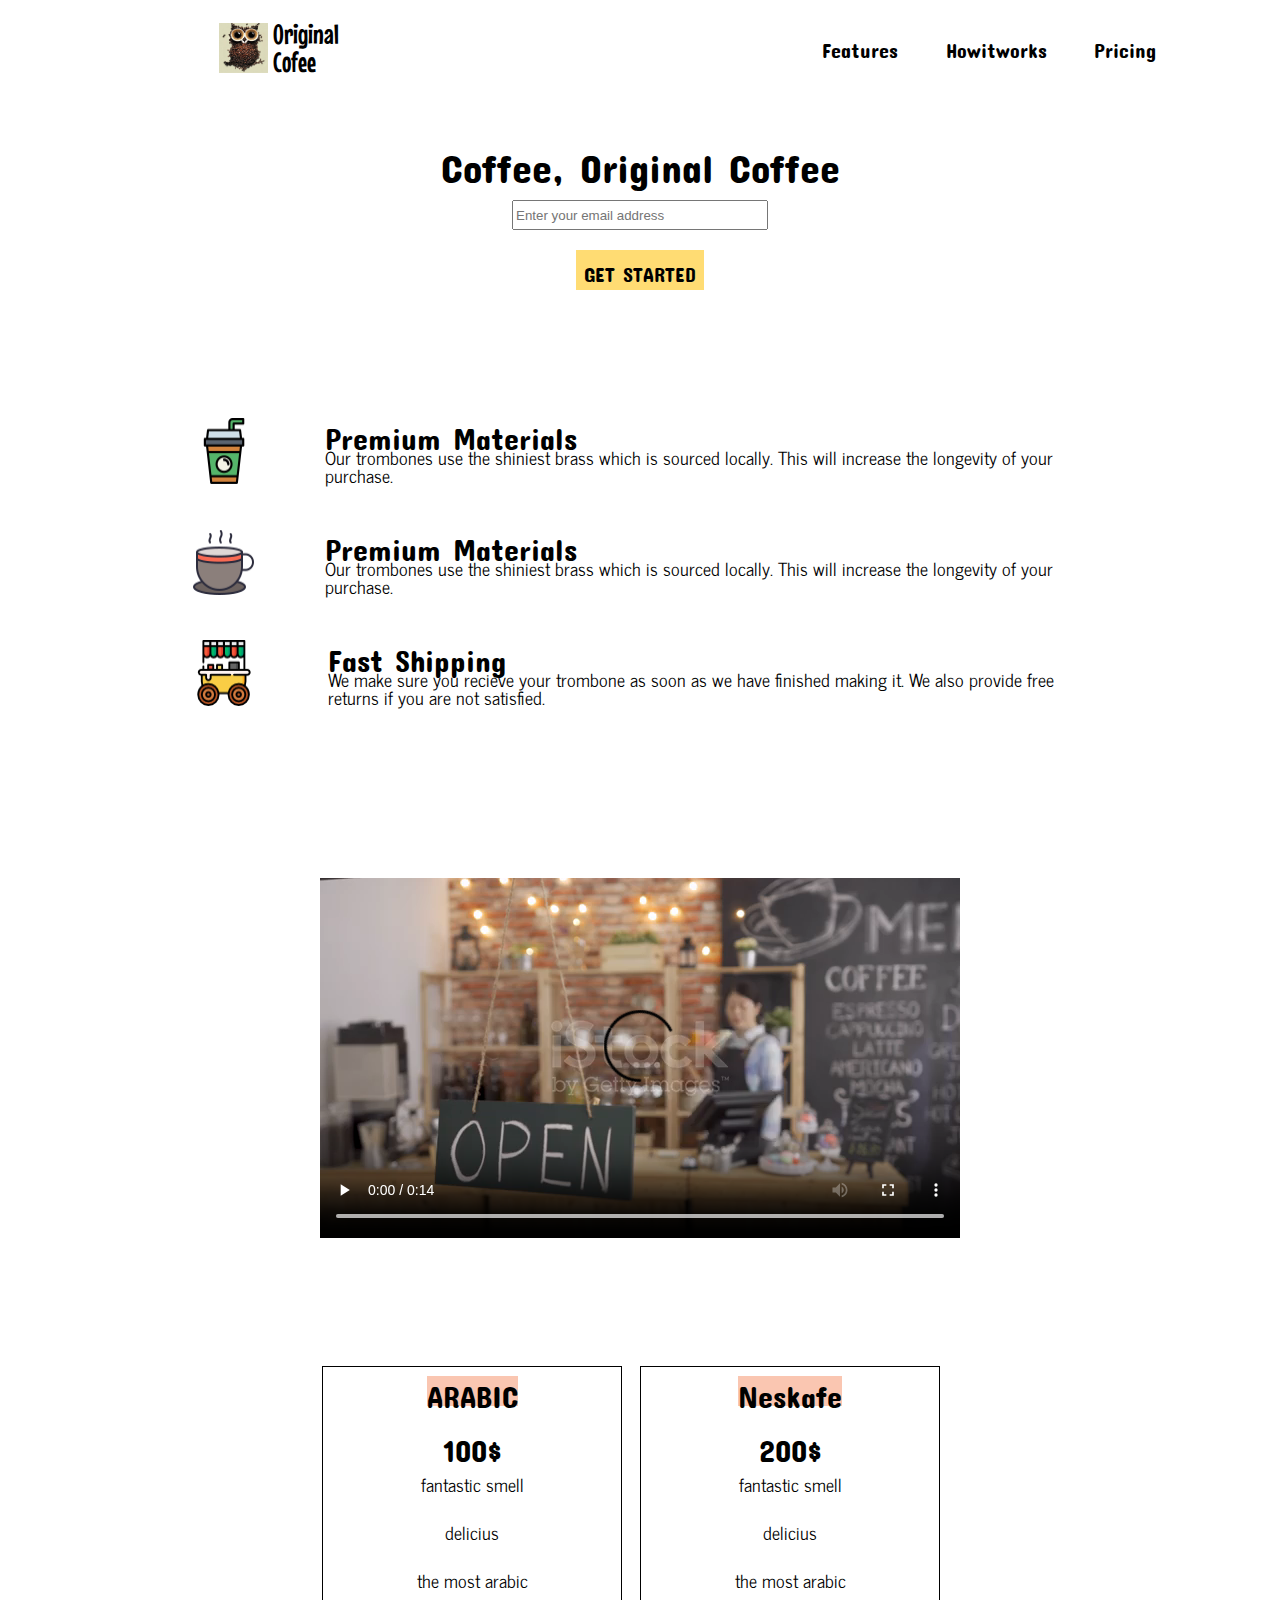
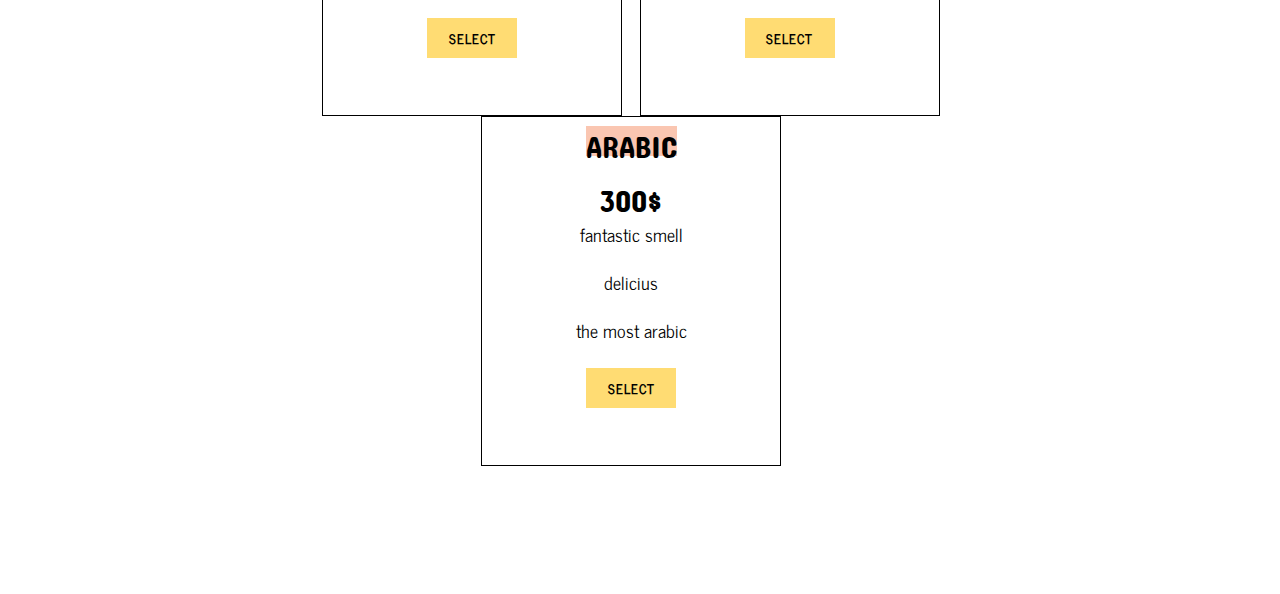
==== index.html @ 09c085a0 "added header and some sections" ====
<!DOCTYPE html>
<html lang="en">
<head>
    <meta charset="UTF-8">
    <meta http-equiv="X-UA-Compatible" content="IE=edge">
    <meta name="viewport" content="width=device-width, initial-scale=1.0">
    <link rel="stylesheet" href="css/reset.css">
    <link rel="stylesheet" href="css/font.css">
    <link rel="stylesheet" href="css/style.css">
    <title>landging page</title>
</head>
<body>
    <div class="container">
        <header id="header">
            <div class="logo">
                <img id="header-img" src="images/logo.jpg" alt="logo">
                <h3>Original Cofee</h3>
            </div>
            <div class="navigation">
                <nav id="nav-bar">
                    <ul>
                        <li><a class="nav-link" href="#">Features</a></li>
                        <li><a class="nav-link" href="#">Howitworks</a></li>
                        <li><a class="nav-link" href="#">Pricing</a></li>
                    </ul>
                </nav>
            </div>
        </header>
        <div class="input-section">
            <h1>Coffee, Original Coffee</h1>
            <form action="" id="form">
                <input type="email" name="email" id="email" placeholder="Enter your email address" pattern="[a-z0-9._%+-]+@[a-z0-9.-]+\.[a-z]{2,}$">
                <div>
                    <input id="submit" type="submit" value="GET STARTED" action="https://www.freecodecamp.com/email-submit">
                </div>
            </form>
        </div>
        <section> 
            <div class="first">
                <img src="images/coffee-cup.png" alt="icon">
                <div>
                    <h2>Premium Materials</h2>
                    <p>Our trombones use the shiniest brass which is sourced locally. This will increase the longevity of your purchase.</p>
                </div>
            </div> 
            <div class="first">
                <img src="images/cup.png" alt="icon">
                <div>
                    <h2>Premium Materials</h2>
                    <p>Our trombones use the shiniest brass which is sourced locally. This will increase the longevity of your purchase.</p>
                </div>
            </div>
            <div class="first">
                <img src="images/coffee-machine.png" alt="icon">
                <div>
                    <h2>Fast Shipping</h2>
                    <p>We make sure you recieve your trombone as soon as we have finished making it. We also provide free returns if you are not satisfied.</p>
                </div>
            </div>
        </section>
        <section class="video-section">
            <video src="video/istockphoto-1224073988-640_adpp_is.mp4" id="video"type="video/mp4" controls></video>
        </section>
        <section class="box-section">
            <div class="box">
                <h3>ARABIC</h3>
                <h4>100$</h4>
                <p>fantastic smell</p>
                <p>delicius</p>
                <p>the most arabic</p>
                <button>SELECT</button>
            </div>
            <div class="box">
                <h3>Neskafe</h3>
                <h4>200$</h4>
                <p>fantastic smell</p>
                <p>delicius</p>
                <p>the most arabic</p>
                <button>SELECT</button>
            </div>
            <div class="box">
                <h3>ARABIC</h3>
                <h4>300$</h4>
                <p>fantastic smell</p>
                <p>delicius</p>
                <p>the most arabic</p>
                <button>SELECT</button>
            </div>
        </section>
        
    </div>
    
</body>
</html>
---- css/font.css ----
@font-face {
    font-family: 'Mouse Memoirs';
    src: url('../fonts/MouseMemoirs-Regular.woff2') format('woff2'),
        url('../fonts/MouseMemoirs-Regular.woff') format('woff');
    font-weight: normal;
    font-style: normal;
    font-display: swap;
}
@font-face {
    font-family: 'Concert One';
    src: url('../fonts/ConcertOne-Regular.woff2') format('woff2'),
        url('../fonts/ConcertOne-Regular.woff') format('woff');
    font-weight: normal;
    font-style: normal;
    font-display: swap;
}
@font-face {
    font-family: 'News Cycle';
    src: url('../fonts/NewsCycle.woff2') format('woff2'),
        url('../fonts/NewsCycle.woff') format('woff');
    font-weight: normal;
    font-style: normal;
    font-display: swap;
}
---- css/style.css ----
.container {
    max-width: 1500px;
    width: 100%;
    margin: 0 auto;
    
}
#header {
    display: flex;
    justify-content: space-around;
    flex-wrap: wrap;
    align-items: center;
    margin-top: 20px;
}
#header-img {
    width: 50px;
    height: 50px;
}
.logo {
    display: flex;
    align-items: center;
}
.logo h3 {
    margin-left: 3%;
    font-family: 'Mouse Memoirs';
    font-size: 28px;
}
.navigation #nav-bar ul {
    display: flex;
    align-items: center;
}
.navigation #nav-bar ul li {
    margin-right: 20%;
}
.nav-link {
    font-size: 20px;
    font-family: 'Concert One';
}

.input-section {
    margin-top: 5%;
    text-align: center;
}
.input-section h1 {
    font-family: 'Concert One';
    font-size: 40px;
    margin-bottom: 20px;
}
#email {
    width: 20%;
    height: 30px;
    margin-bottom: 20px;
}
#submit {
    width: 10%;
    height: 40px;
    border: none;
    font-family: 'Concert One';
    background-color: #ffdc73;
    cursor: pointer;
    font-size: 20px;
    transition: all 0.5;
}
#submit:hover {
    background-color: #fac6b1;
}
.first{
    display: flex;
    margin-bottom: 5%;
}
section {
    max-width: 70%;
    margin: 10% auto;
    display: flex;
    flex-wrap: wrap;
}
.first div {
    margin-left: 8%;
}
.first div h2 {
    font-size: 30px;
    font-family: 'Concert One';
}
.first p {
    font-family: 'News Cycle';
    font-size: 18px;
}
.video-section {
    display: flex;
    justify-content: center;
}
.box-section {
    display: flex;
    justify-content: center;
}
.box {
    border: 1px solid black;
    margin-right: 2%;
    max-width: 300px;
    width: 100%;
    height: 350px;
    display: flex;
    flex-direction: column;
    align-items: center;
}
.box p {
    margin-bottom: 10%;
    font-size: 18px;
    font-family: 'News Cycle';
}
.box h3, h4 {
    font-size: 30px;
    margin-bottom: 5%;
    margin-top: 3%;
    font-family: 'Concert One';
}
.box h3 {
    background-color: #fac6b1;
}
.box button {
    width: 30%;
    height: 40px;
    font-family: 'News Cycle';
    border: none;
    font-weight: bold;
    letter-spacing: 1px;
    transition: all 0.3s;
    background-color: #ffdc73;
}
.box button:hover {
    background-color: #735c69;
    color: #fff;
}
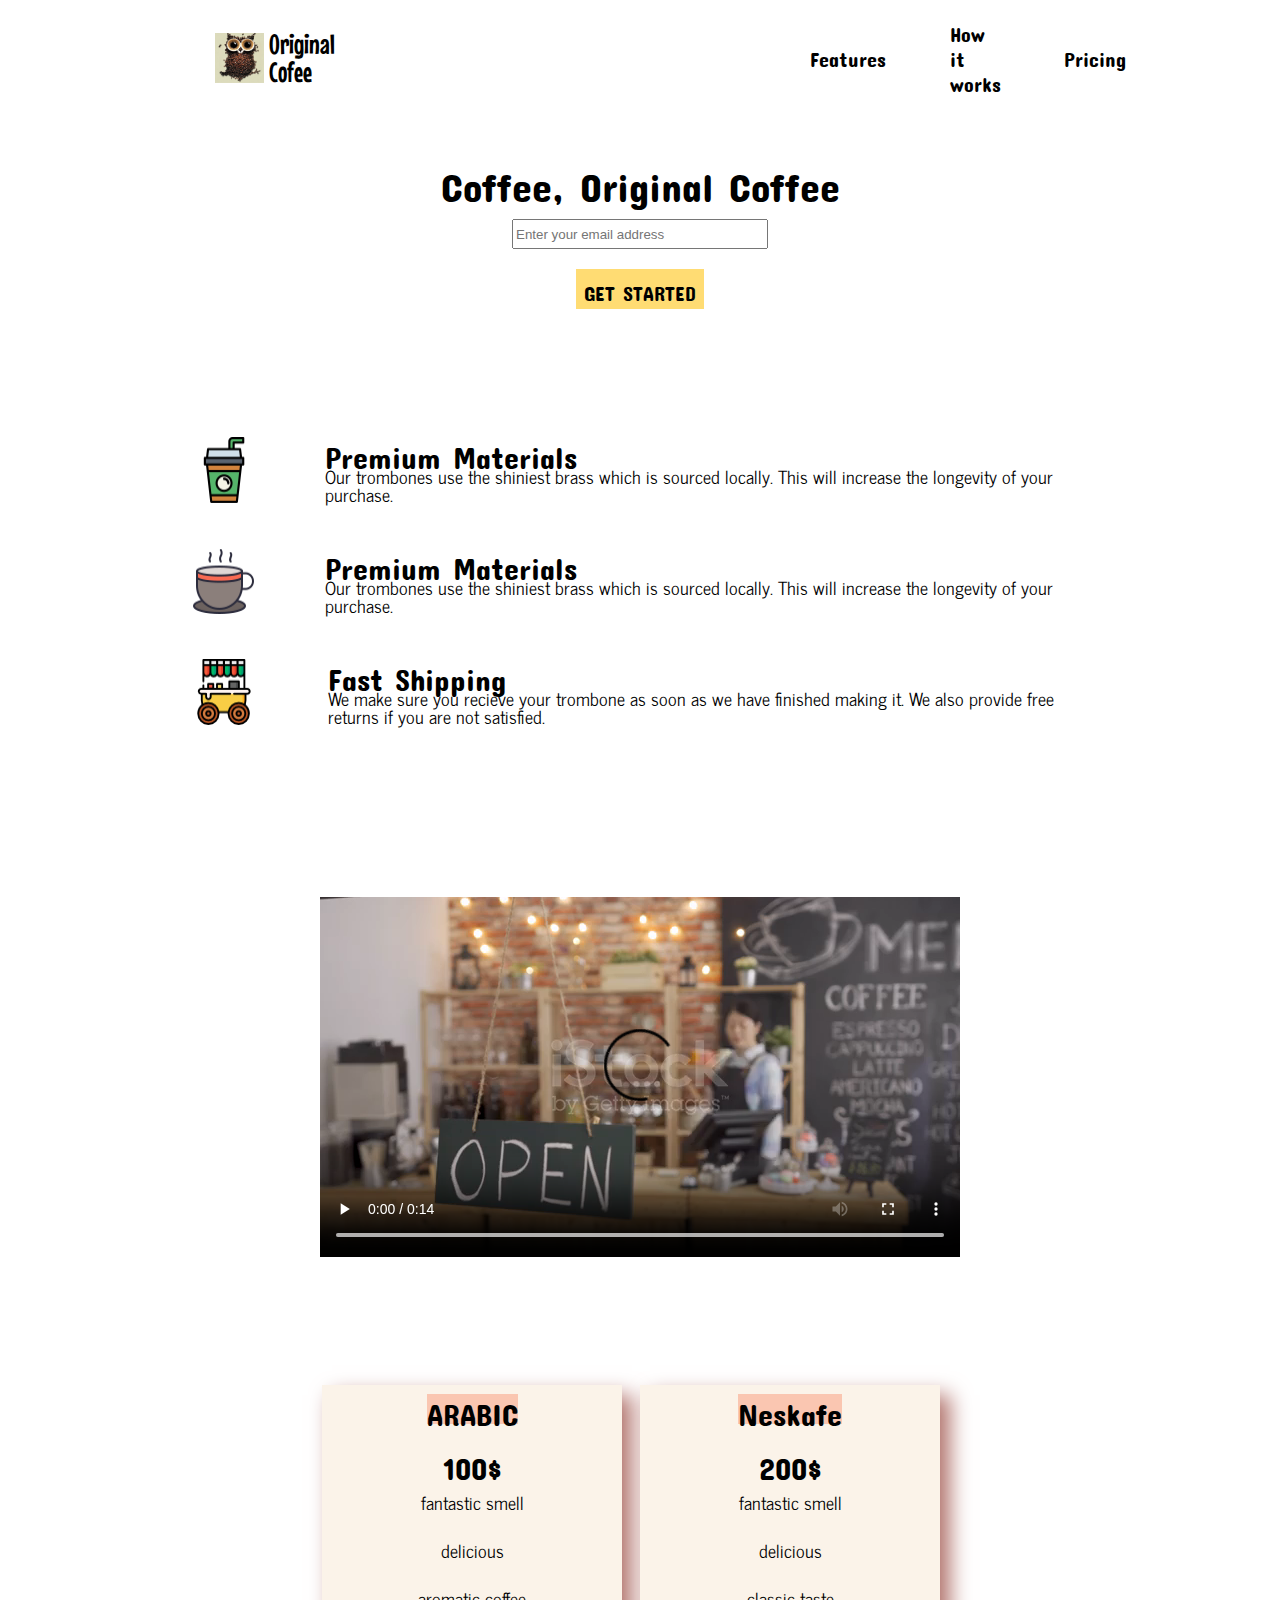
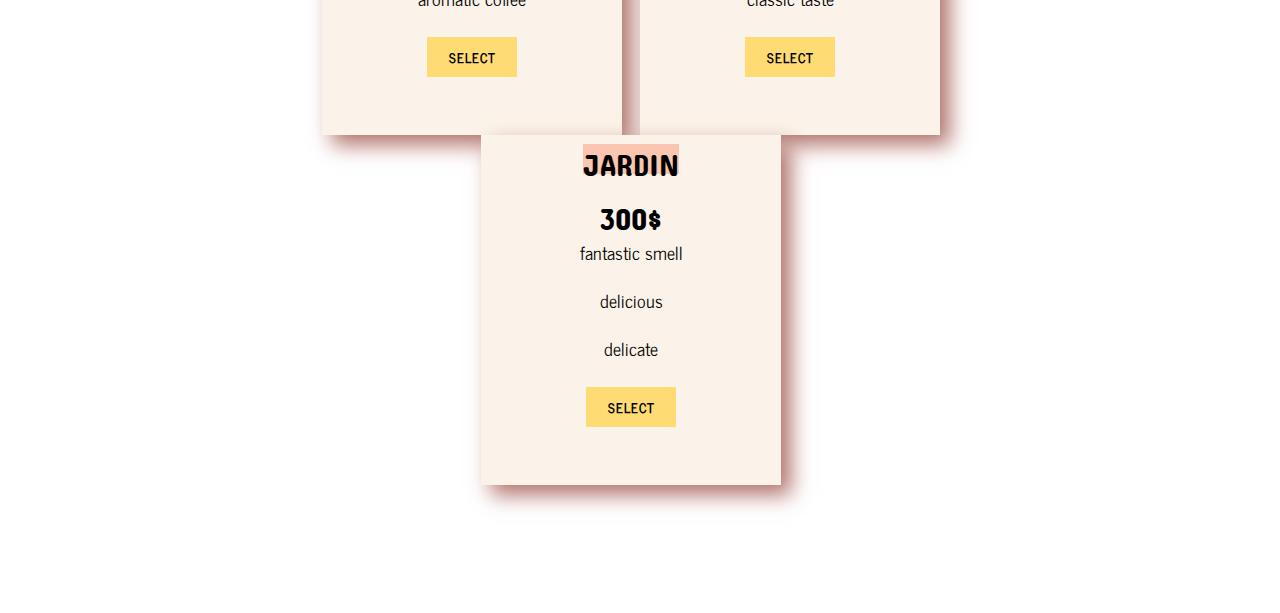
==== commit 79e4fec5: "add some styles" ====
--- a/index.html
+++ b/index.html
@@ -19,14 +19,14 @@
             <div class="navigation">
                 <nav id="nav-bar">
                     <ul>
-                        <li><a class="nav-link" href="#">Features</a></li>
-                        <li><a class="nav-link" href="#">Howitworks</a></li>
-                        <li><a class="nav-link" href="#">Pricing</a></li>
+                        <li><a class="nav-link" href="#input-section">Features</a></li>
+                        <li><a class="nav-link" href="#video-section">How it works</a></li>
+                        <li><a class="nav-link" href="#box-section">Pricing</a></li>
                     </ul>
                 </nav>
             </div>
         </header>
-        <div class="input-section">
+        <div id="input-section">
             <h1>Coffee, Original Coffee</h1>
             <form action="" id="form">
                 <input type="email" name="email" id="email" placeholder="Enter your email address" pattern="[a-z0-9._%+-]+@[a-z0-9.-]+\.[a-z]{2,}$">
@@ -58,37 +58,41 @@
                 </div>
             </div>
         </section>
-        <section class="video-section">
+        <section id="video-section">
             <video src="video/istockphoto-1224073988-640_adpp_is.mp4" id="video"type="video/mp4" controls></video>
         </section>
-        <section class="box-section">
+        <section id="box-section">
             <div class="box">
                 <h3>ARABIC</h3>
                 <h4>100$</h4>
                 <p>fantastic smell</p>
-                <p>delicius</p>
-                <p>the most arabic</p>
+                <p>delicious</p>
+                <p>aromatic coffee</p>
                 <button>SELECT</button>
             </div>
             <div class="box">
                 <h3>Neskafe</h3>
                 <h4>200$</h4>
                 <p>fantastic smell</p>
-                <p>delicius</p>
-                <p>the most arabic</p>
+                <p>delicious</p>
+                <p>classic taste</p>
                 <button>SELECT</button>
             </div>
             <div class="box">
-                <h3>ARABIC</h3>
+                <h3>JARDIN</h3>
                 <h4>300$</h4>
                 <p>fantastic smell</p>
-                <p>delicius</p>
-                <p>the most arabic</p>
+                <p>delicious</p>
+                <p>delicate </p>
                 <button>SELECT</button>
             </div>
         </section>
         
     </div>
     
+
+
+
+    <script src="main.js"></script>
 </body>
 </html>--- a/css/style.css
+++ b/css/style.css
@@ -18,6 +18,11 @@
 .logo {
     display: flex;
     align-items: center;
+    cursor: pointer;
+    transition: all 0.5s;
+}
+.logo:hover {
+    color: #b1736c;
 }
 .logo h3 {
     margin-left: 3%;
@@ -29,18 +34,22 @@
     align-items: center;
 }
 .navigation #nav-bar ul li {
-    margin-right: 20%;
+    margin-right: 25%;
 }
 .nav-link {
     font-size: 20px;
     font-family: 'Concert One';
+    transition: all 0.5s;
 }
-
-.input-section {
+.nav-link:hover {
+    box-shadow: 10px 10px 20px #ffdc73;
+    color: #b1736c;
+}
+#input-section {
     margin-top: 5%;
     text-align: center;
 }
-.input-section h1 {
+#input-section h1 {
     font-family: 'Concert One';
     font-size: 40px;
     margin-bottom: 20px;
@@ -84,16 +93,15 @@
     font-family: 'News Cycle';
     font-size: 18px;
 }
-.video-section {
+#video-section {
     display: flex;
     justify-content: center;
 }
-.box-section {
+#box-section {
     display: flex;
     justify-content: center;
 }
 .box {
-    border: 1px solid black;
     margin-right: 2%;
     max-width: 300px;
     width: 100%;
@@ -101,6 +109,8 @@
     display: flex;
     flex-direction: column;
     align-items: center;
+    background-color: #fbf3e9;
+    box-shadow: 10px 10px 20px #b1736c;
 }
 .box p {
     margin-bottom: 10%;
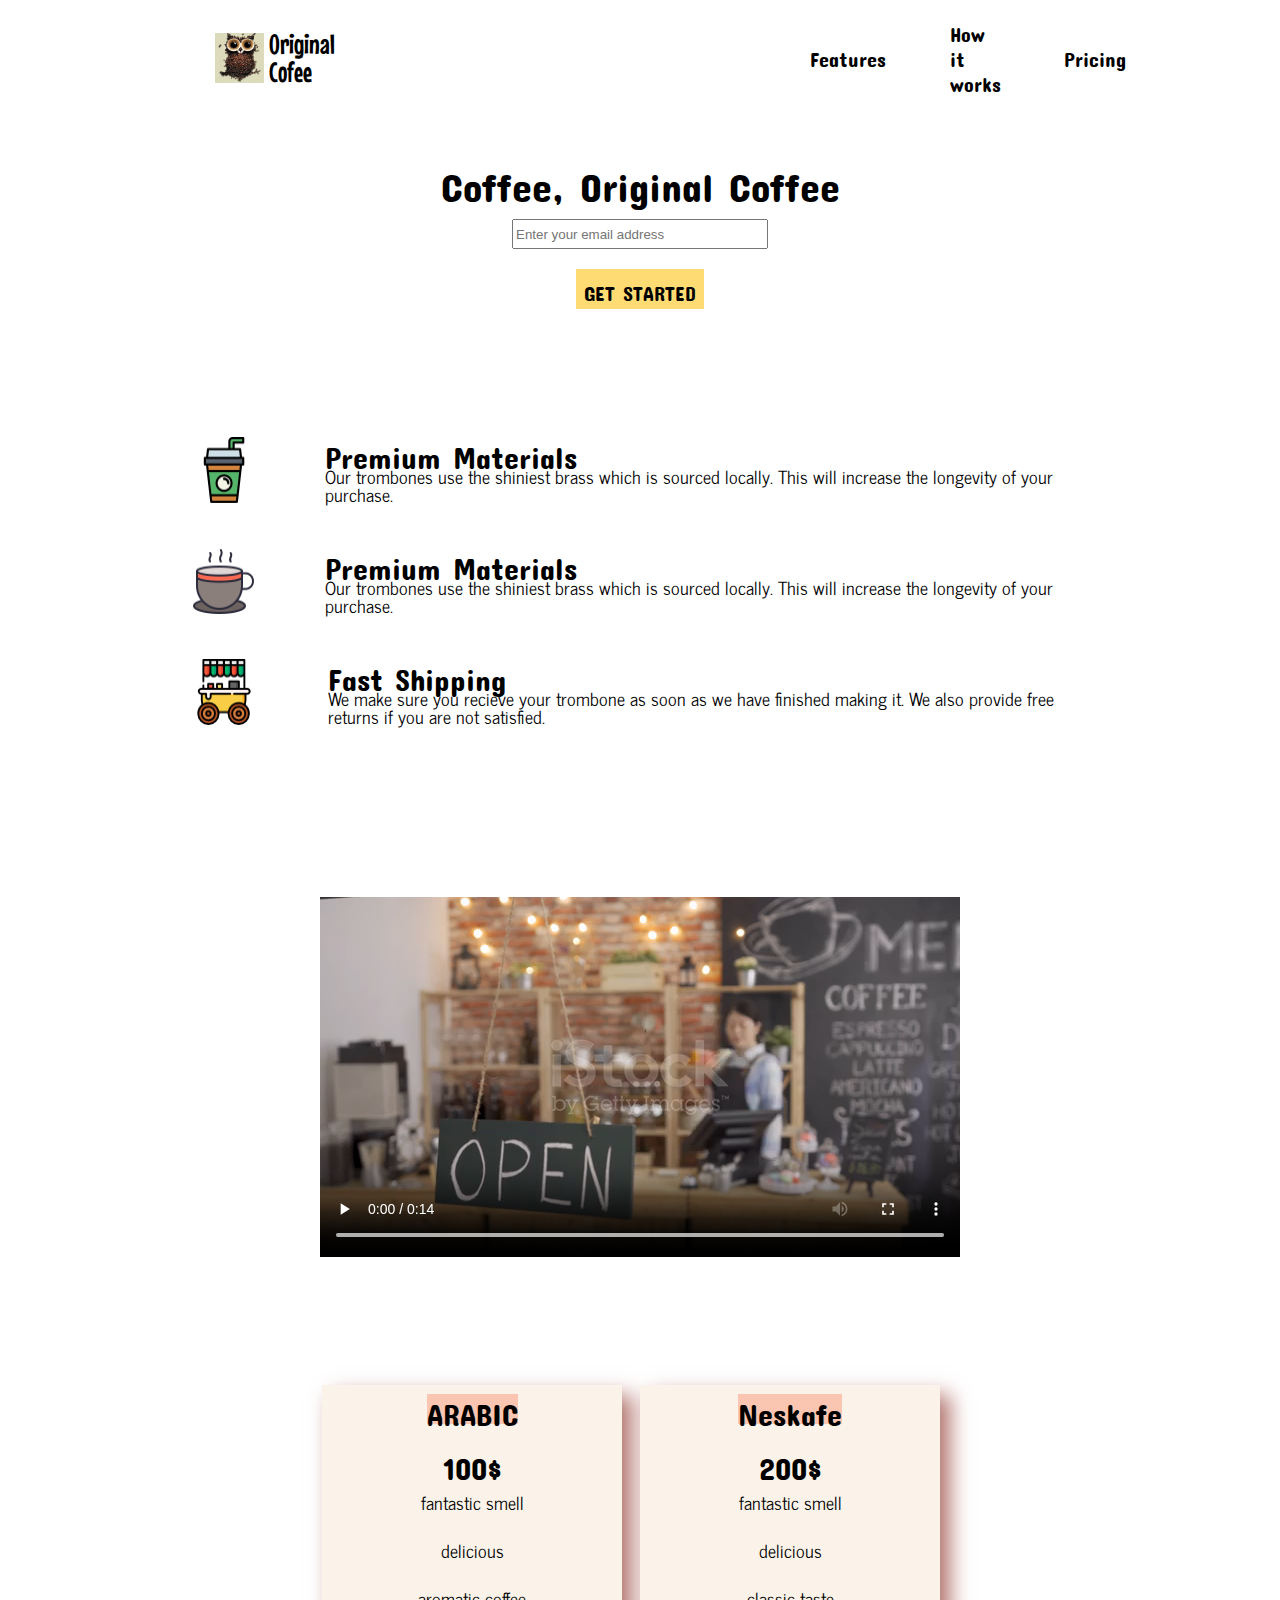
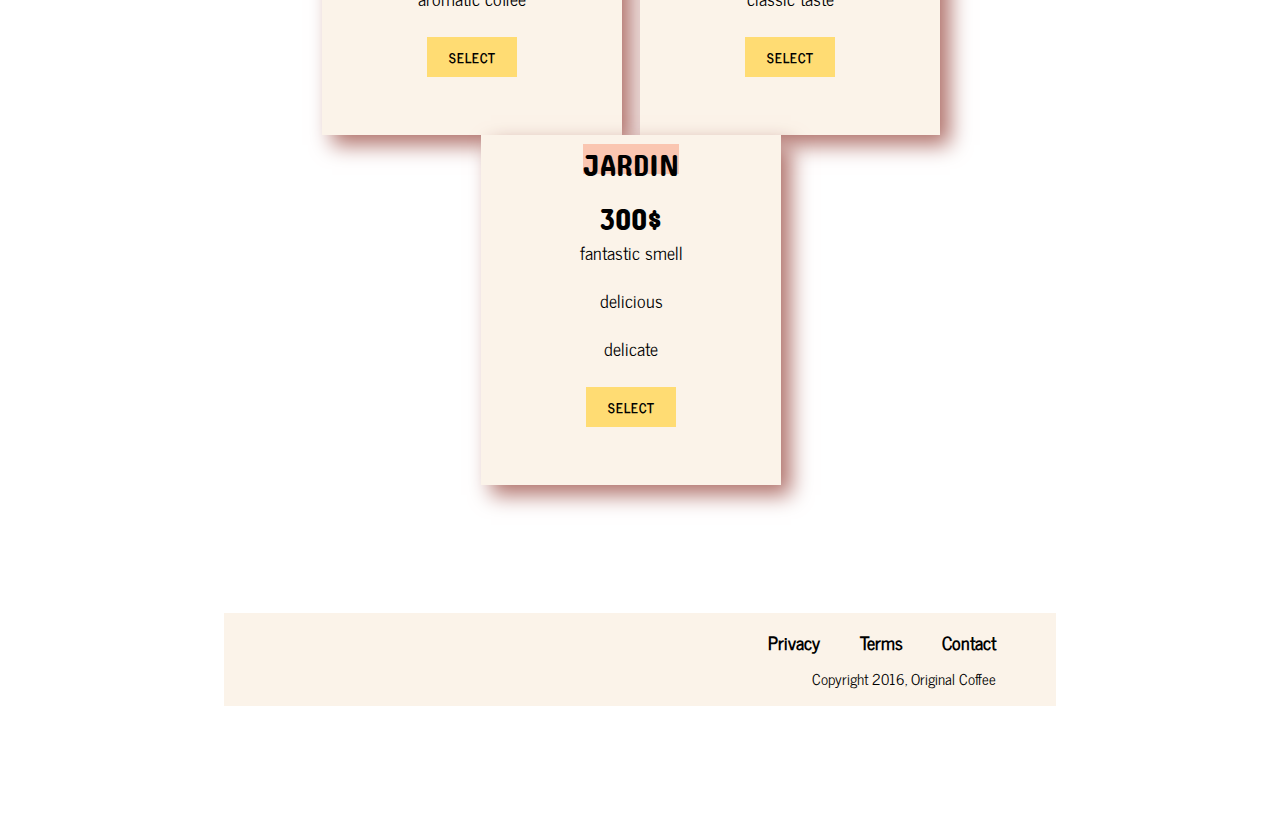
==== commit d54d0a3e: "add some responsive styles" ====
--- a/index.html
+++ b/index.html
@@ -87,7 +87,18 @@
                 <button>SELECT</button>
             </div>
         </section>
-        
+        <footer>
+            <nav>
+                <ul>
+                    <li><a href="">Privacy</a></li>
+                    <li><a href="">Terms</a></li>
+                    <li><a href="">Contact</a></li>
+                </ul>
+            </nav>
+            <div>
+                <p>Copyright 2016, Original Coffee</p>
+            </div>
+        </footer> 
     </div>
     
 
--- a/css/style.css
+++ b/css/style.css
@@ -100,6 +100,7 @@
 #box-section {
     display: flex;
     justify-content: center;
+    flex-wrap: wrap;
 }
 .box {
     margin-right: 2%;
@@ -139,4 +140,74 @@
 .box button:hover {
     background-color: #735c69;
     color: #fff;
+}
+footer {
+    width: 65%;
+    margin: 10% auto;
+    background-color: #fbf3e9;
+    padding: 20px;
+}
+footer nav ul {
+    display: flex;
+    justify-content: flex-end;
+    margin-bottom: 20px;
+}
+footer nav ul li {
+    margin-right: 5%;
+    font-family: 'News Cycle';
+    font-weight: bold;
+    font-size: 18px;
+}
+footer div {
+    display: flex;
+    justify-content: flex-end;
+    margin-right: 5%;
+}
+footer div p {
+    font-family: 'News Cycle';
+    font-size: 15px;
+}
+@media(max-width:800px){
+    .navigation {
+        display: none;
+    }
+    #submit {
+        font-size: 10px;
+    }
+    #video-section {
+        display: none;
+    }
+    #box-section {
+        flex-direction: column;
+        align-items: center;
+        
+    }
+    .first img{
+        width: 30px;
+        height: 30px;
+    }
+    .first div h2 {
+        font-size: 20px;
+
+    }
+    .first div p {
+        font-size: 15px;
+
+    }
+    .box {
+        margin-top: 20px;
+    }
+    footer nav ul {
+        justify-content: center;
+    }
+    footer div {
+        justify-content: center;
+    }
+    footer nav ul li {
+        font-size: 15px;
+    }
+    footer div p {
+        font-size: 12px;
+    }
+
 }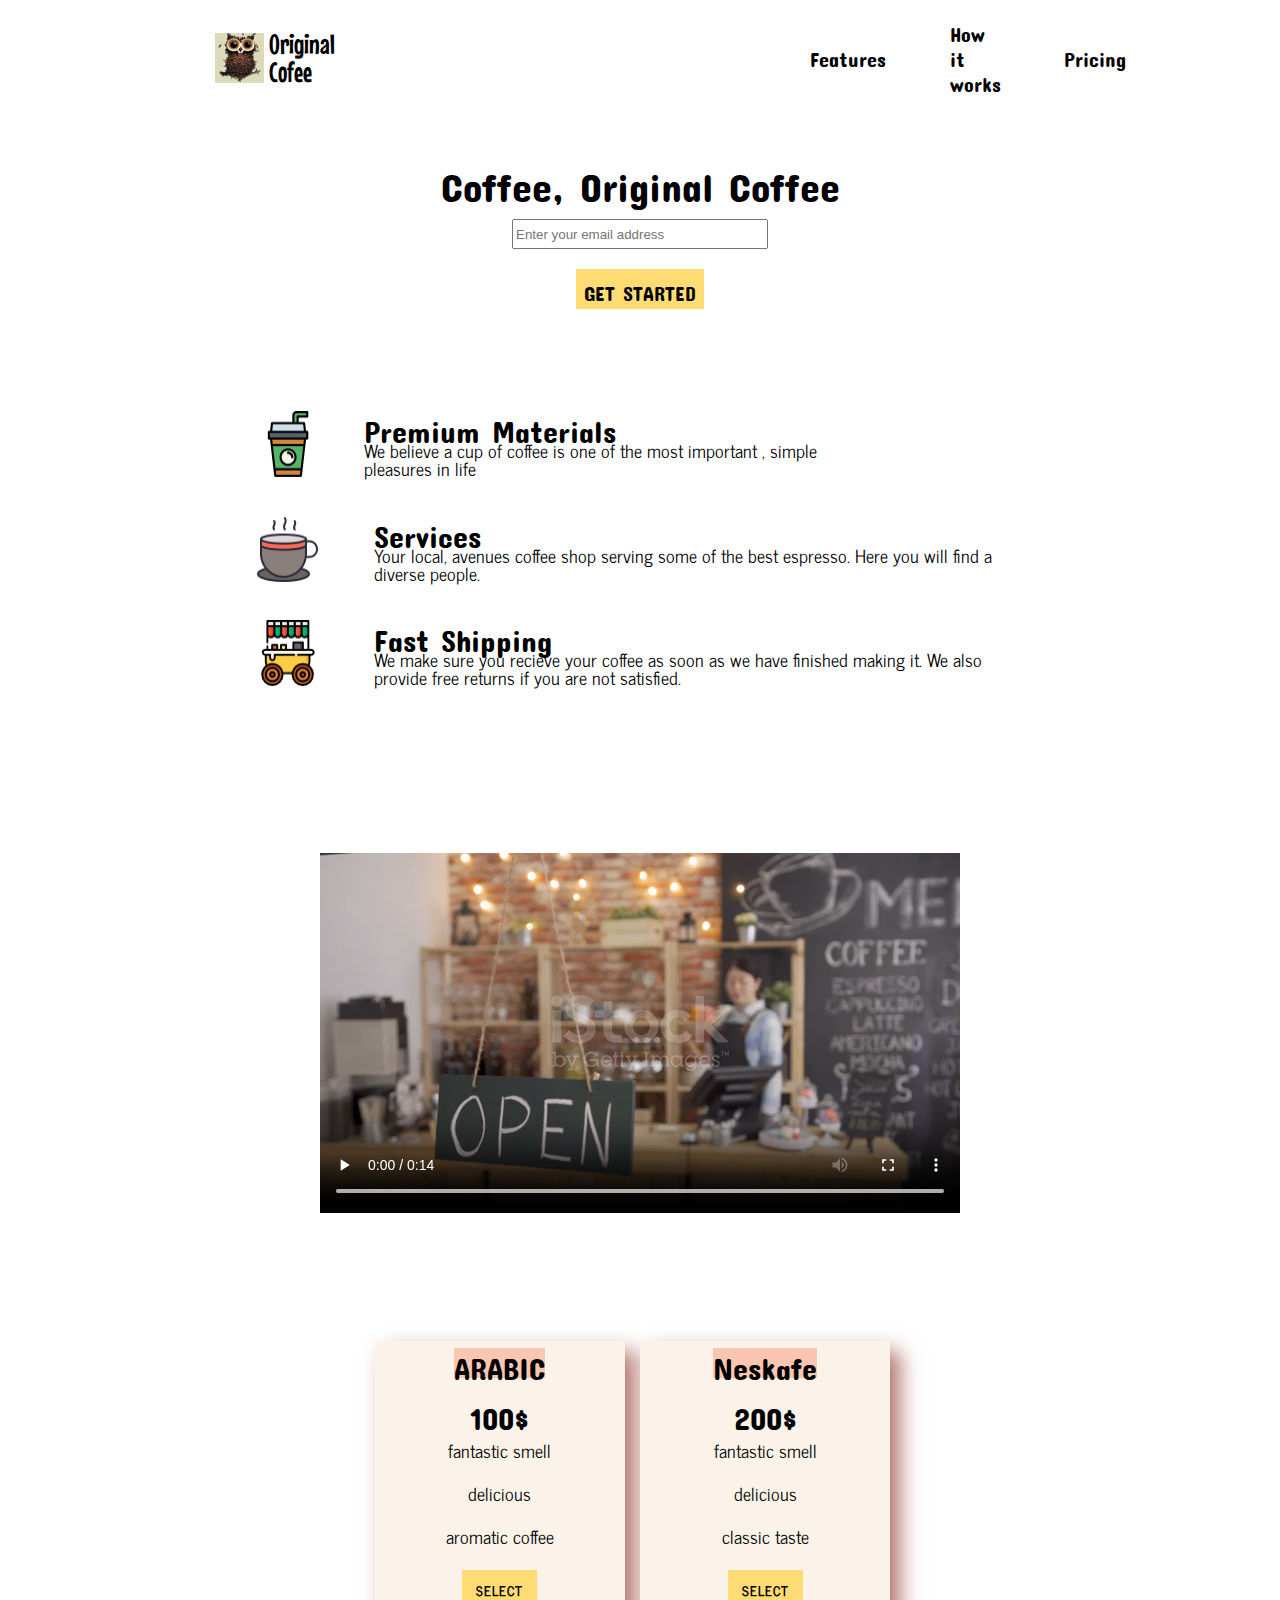
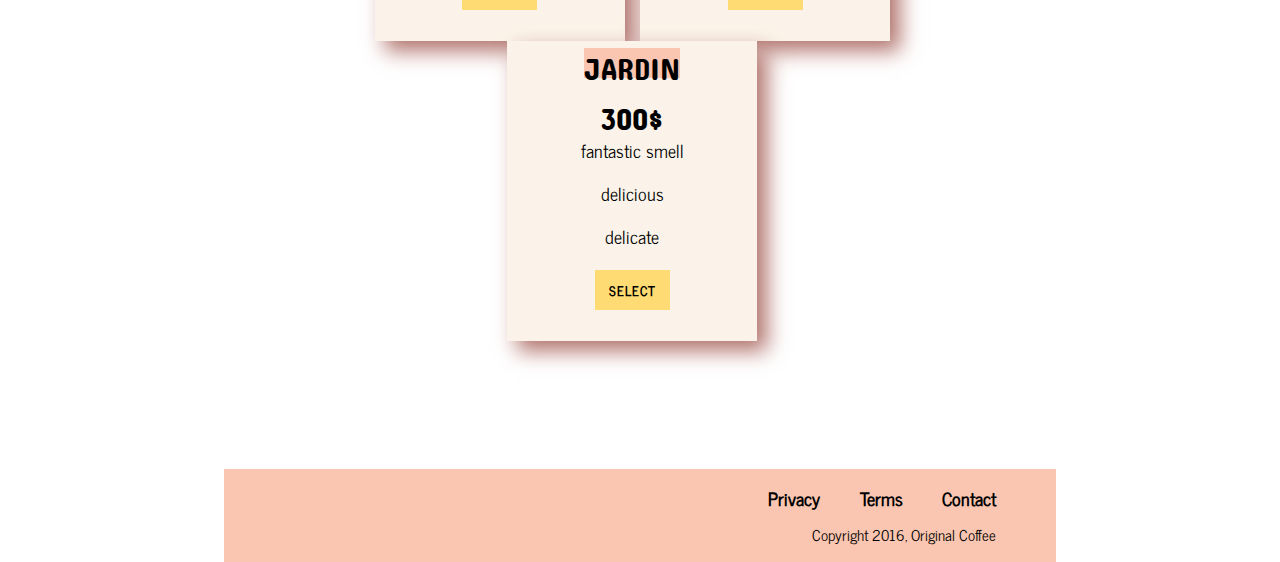
==== commit 664e261e: "change some styles" ====
--- a/index.html
+++ b/index.html
@@ -35,26 +35,26 @@
                 </div>
             </form>
         </div>
-        <section> 
+        <section id="material-section"> 
             <div class="first">
                 <img src="images/coffee-cup.png" alt="icon">
                 <div>
                     <h2>Premium Materials</h2>
-                    <p>Our trombones use the shiniest brass which is sourced locally. This will increase the longevity of your purchase.</p>
+                    <p>We believe a cup of coffee is one of the most important , simple pleasures in life</p>
                 </div>
             </div> 
             <div class="first">
                 <img src="images/cup.png" alt="icon">
                 <div>
-                    <h2>Premium Materials</h2>
-                    <p>Our trombones use the shiniest brass which is sourced locally. This will increase the longevity of your purchase.</p>
+                    <h2>Services</h2>
+                    <p>Your local, avenues coffee shop serving  some of the best espresso. Here you will find a diverse people.</p>
                 </div>
             </div>
             <div class="first">
                 <img src="images/coffee-machine.png" alt="icon">
                 <div>
                     <h2>Fast Shipping</h2>
-                    <p>We make sure you recieve your trombone as soon as we have finished making it. We also provide free returns if you are not satisfied.</p>
+                    <p>We make sure you recieve your coffee as soon as we have finished making it. We also provide free returns if you are not satisfied.</p>
                 </div>
             </div>
         </section>
@@ -99,6 +99,7 @@
                 <p>Copyright 2016, Original Coffee</p>
             </div>
         </footer> 
+        
     </div>
     
 
--- a/css/style.css
+++ b/css/style.css
@@ -2,7 +2,6 @@
     max-width: 1500px;
     width: 100%;
     margin: 0 auto;
-    
 }
 #header {
     display: flex;
@@ -47,7 +46,11 @@
 }
 #input-section {
     margin-top: 5%;
-    text-align: center;
+    text-align: center;  
+}
+#input-section img {
+    width: 100px;
+    height: 100px;
 }
 #input-section h1 {
     font-family: 'Concert One';
@@ -76,14 +79,16 @@
     display: flex;
     margin-bottom: 5%;
 }
-section {
-    max-width: 70%;
+#material-section {
+    width: 60%;
     margin: 10% auto;
     display: flex;
     flex-wrap: wrap;
+    margin-top: 8%;
 }
 .first div {
-    margin-left: 8%;
+    margin-left: 7%;
+    
 }
 .first div h2 {
     font-size: 30px;
@@ -101,12 +106,14 @@
     display: flex;
     justify-content: center;
     flex-wrap: wrap;
+    width: 60%;
+    margin: 10% auto;
 }
 .box {
     margin-right: 2%;
-    max-width: 300px;
+    max-width: 250px;
     width: 100%;
-    height: 350px;
+    height: 300px;
     display: flex;
     flex-direction: column;
     align-items: center;
@@ -144,7 +151,8 @@
 footer {
     width: 65%;
     margin: 10% auto;
-    background-color: #fbf3e9;
+    margin-bottom: 0;
+    background-color: #fac6b1;
     padding: 20px;
 }
 footer nav ul {
@@ -210,4 +218,17 @@
         font-size: 12px;
     }
 
+}
+@media(max-width:480px){
+    #email {
+        width: 45%;
+        font-size: 12px;
+    }
+    #submit {
+        width: 30%;
+        height: 30px;
+    }
+    #input-section h1 {
+        font-size: 30px;
+    }
 }